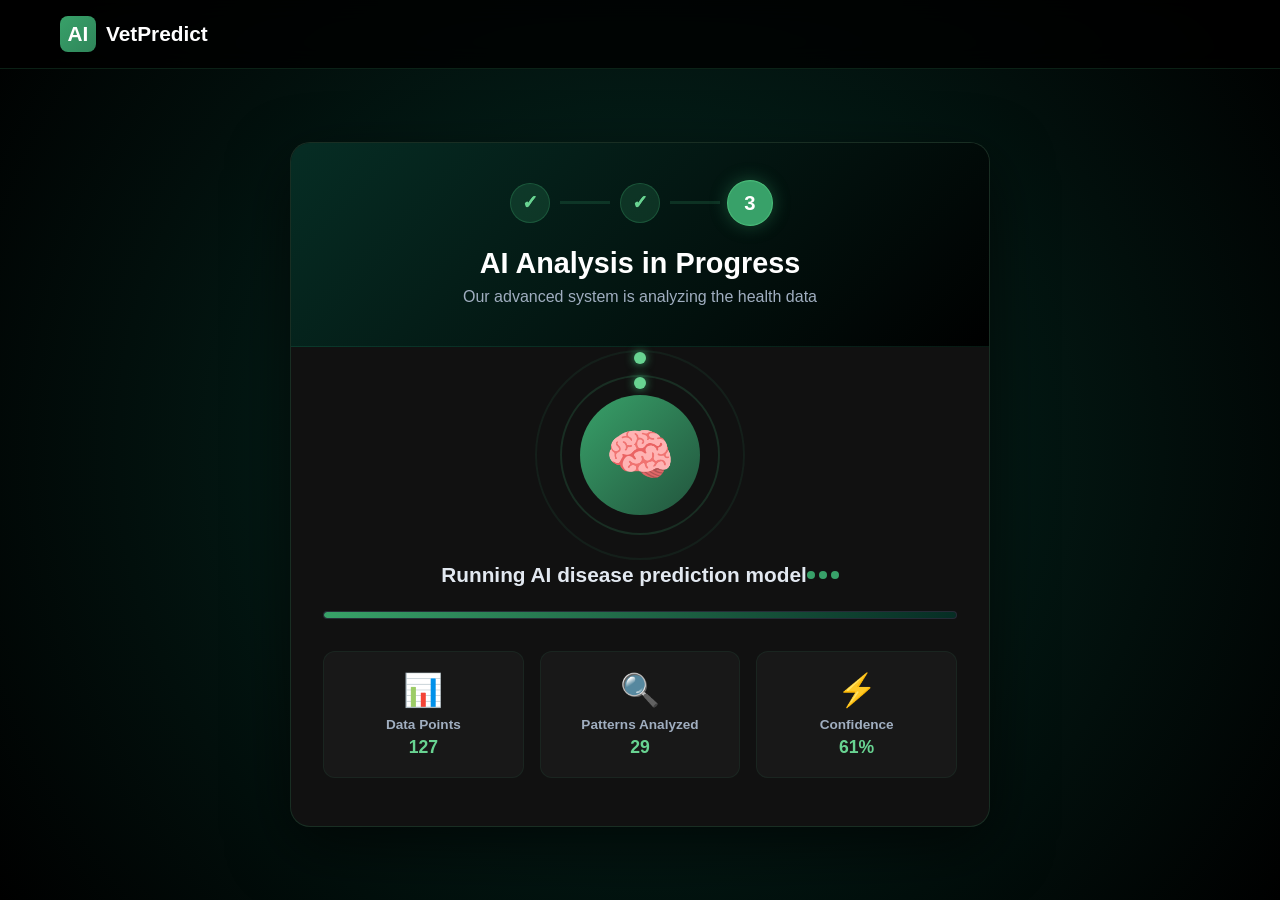
==== frontend/analysis.html @ 0658ae92 "added all files" ====
<!DOCTYPE html>
<html lang="en">
<head>
    <meta charset="UTF-8">
    <meta name="viewport" content="width=device-width, initial-scale=1.0">
    <title>AI Analysis - Animal Disease Prediction System</title>
    <style>
    * {
        margin: 0;
        padding: 0;
        box-sizing: border-box;
    }

    body {
        font-family: -apple-system, BlinkMacSystemFont, 'Segoe UI', Roboto, 'Helvetica Neue', Arial, sans-serif;
        /* Dark Forest/OLED Radial Theme */
        background: radial-gradient(circle at center, #062d24 0%, #000000 100%);
        background-attachment: fixed;
        min-height: 100vh;
        display: flex;
        flex-direction: column;
        color: #e2e8f0;
    }

    .header {
        background: rgba(0, 0, 0, 0.8);
        backdrop-filter: blur(12px);
        padding: 1rem 0;
        border-bottom: 1px solid rgba(56, 161, 105, 0.2);
    }

    .header-content {
        max-width: 1200px;
        margin: 0 auto;
        padding: 0 20px;
        display: flex;
        align-items: center;
        gap: 15px;
    }

    .logo {
        font-size: 1.3rem;
        font-weight: 700;
        color: #ffffff;
        display: flex;
        align-items: center;
        gap: 10px;
        text-decoration: none;
    }

    .logo-icon {
        width: 36px;
        height: 36px;
        background: linear-gradient(135deg, #38a169 0%, #2f855a 100%);
        border-radius: 8px;
        display: flex;
        align-items: center;
        justify-content: center;
        color: white;
        font-weight: bold;
    }

    .main-container {
        flex: 1;
        display: flex;
        align-items: center;
        justify-content: center;
        padding: 40px 20px;
    }

    .analysis-card {
        background: #111111;
        border-radius: 20px;
        border: 1px solid rgba(56, 161, 105, 0.2);
        box-shadow: 0 20px 60px rgba(0, 0, 0, 0.6);
        max-width: 700px;
        width: 100%;
        overflow: hidden;
        animation: slideUp 0.6s ease-out;
    }

    @keyframes slideUp {
        from { opacity: 0; transform: translateY(30px); }
        to { opacity: 1; transform: translateY(0); }
    }

    .card-header {
        background: linear-gradient(135deg, #062d24 0%, #000000 100%);
        padding: 2.5rem 2rem;
        color: white;
        text-align: center;
        border-bottom: 1px solid rgba(56, 161, 105, 0.1);
    }

    .step-indicator {
        display: flex;
        justify-content: center;
        align-items: center;
        gap: 10px;
        margin-bottom: 1.5rem;
    }

    .step {
        width: 40px;
        height: 40px;
        border-radius: 50%;
        background: rgba(255, 255, 255, 0.05);
        border: 1px solid rgba(56, 161, 105, 0.3);
        display: flex;
        align-items: center;
        justify-content: center;
        font-weight: 700;
        font-size: 1.1rem;
        color: #68d391;
        transition: all 0.3s ease;
        position: relative;
    }

    .step.completed {
        background: rgba(56, 161, 105, 0.2);
    }

    .step.completed::after {
        content: '✓';
        position: absolute;
        font-size: 1.2rem;
    }

    .step.active {
        background: #38a169;
        color: white;
        border-color: #48bb78;
        transform: scale(1.15);
        box-shadow: 0 0 15px rgba(56, 161, 105, 0.4);
    }

    .step-line {
        width: 50px;
        height: 3px;
        background: rgba(56, 161, 105, 0.2);
    }

    .card-header h1 {
        font-size: 1.8rem;
        margin-bottom: 0.5rem;
    }

    .card-header p {
        color: #a0aec0;
        font-size: 1rem;
    }

    .card-body {
        padding: 3rem 2rem;
        text-align: center;
    }

    /* --- AI Visual Animations --- */
    .ai-visual {
        margin-bottom: 2.5rem;
        position: relative;
        display: flex;
        justify-content: center;
        align-items: center;
    }

    .brain-icon {
        width: 120px;
        height: 120px;
        background: linear-gradient(135deg, #38a169 0%, #22543d 100%);
        border-radius: 50%;
        display: flex;
        align-items: center;
        justify-content: center;
        font-size: 3.5rem;
        color: white;
        position: relative;
        animation: pulse 2s ease-in-out infinite;
        z-index: 2;
    }

    @keyframes pulse {
        0%, 100% {
            transform: scale(1);
            box-shadow: 0 0 0 0 rgba(56, 161, 105, 0.7);
        }
        50% {
            transform: scale(1.05);
            box-shadow: 0 0 0 20px rgba(56, 161, 105, 0);
        }
    }

    .orbit-ring {
        position: absolute;
        border: 2px solid rgba(56, 161, 105, 0.2);
        border-radius: 50%;
        animation: rotate 3s linear infinite;
        z-index: 1;
    }

    .orbit-ring:nth-child(1) { width: 160px; height: 160px; }
    .orbit-ring:nth-child(2) {
        width: 210px;
        height: 210px;
        animation-duration: 5s;
        animation-direction: reverse;
        border-color: rgba(56, 161, 105, 0.1);
    }

    .orbit-dot {
        width: 12px;
        height: 12px;
        background: #68d391;
        border-radius: 50%;
        position: absolute;
        top: 0;
        left: 50%;
        transform: translateX(-50%);
        box-shadow: 0 0 10px #38a169;
    }

    @keyframes rotate {
        from { transform: rotate(0deg); }
        to { transform: rotate(360deg); }
    }

    .status-text {
        font-size: 1.3rem;
        font-weight: 600;
        color: #e2e8f0;
        margin-bottom: 1rem;
        min-height: 40px;
        display: flex;
        align-items: center;
        justify-content: center;
        animation: fadeIn 0.5s ease-in-out;
    }

    @keyframes fadeIn {
        from { opacity: 0; }
        to { opacity: 1; }
    }

    .progress-bar-container {
        width: 100%;
        height: 8px;
        background: #1a202c;
        border-radius: 10px;
        overflow: hidden;
        margin-bottom: 2rem;
        border: 1px solid rgba(255, 255, 255, 0.05);
    }

    .progress-bar {
        height: 100%;
        background: linear-gradient(90deg, #38a169 0%, #062d24 100%);
        border-radius: 10px;
        width: 0%;
        animation: progressAnimation 3s ease-in-out forwards;
    }

    @keyframes progressAnimation {
        0% { width: 0%; }
        33% { width: 35%; }
        66% { width: 70%; }
        100% { width: 100%; }
    }

    /* --- Info Cards Grid --- */
    .info-cards {
        display: grid;
        grid-template-columns: repeat(3, 1fr);
        gap: 1rem;
        margin-top: 2rem;
    }

    .info-card {
        background: rgba(255, 255, 255, 0.03);
        padding: 1.2rem;
        border-radius: 12px;
        border: 1px solid rgba(56, 161, 105, 0.1);
        text-align: center;
        opacity: 0;
        animation: slideInUp 0.5s ease-out forwards;
    }

    .info-card:nth-child(1) { animation-delay: 0.3s; }
    .info-card:nth-child(2) { animation-delay: 0.6s; }
    .info-card:nth-child(3) { animation-delay: 0.9s; }

    @keyframes slideInUp {
        from { opacity: 0; transform: translateY(20px); }
        to { opacity: 1; transform: translateY(0); }
    }

    .info-card-icon { font-size: 2rem; margin-bottom: 0.5rem; }
    .info-card-title { font-size: 0.85rem; font-weight: 600; color: #a0aec0; }
    .info-card-value {
        font-size: 1.1rem;
        font-weight: 700;
        color: #68d391;
        margin-top: 0.3rem;
    }

    /* --- Loading Dots --- */
    .processing-dots { display: inline-flex; gap: 4px; }
    .dot {
        width: 8px;
        height: 8px;
        background: #38a169;
        border-radius: 50%;
        animation: bounce 1.4s infinite ease-in-out;
    }

    .dot:nth-child(1) { animation-delay: -0.32s; }
    .dot:nth-child(2) { animation-delay: -0.16s; }

    @keyframes bounce {
        0%, 80%, 100% { transform: scale(0); opacity: 0.5; }
        40% { transform: scale(1); opacity: 1; }
    }

    @media (max-width: 768px) {
        .info-cards { grid-template-columns: 1fr; }
        .brain-icon { width: 100px; height: 100px; font-size: 3rem; }
        .orbit-ring:nth-child(1) { width: 140px; height: 140px; }
        .orbit-ring:nth-child(2) { width: 180px; height: 180px; }
    }
</style>
</head>
<body>
    <header class="header">
        <div class="header-content">
            <div class="logo">
                <div class="logo-icon">AI</div>
                <span>VetPredict</span>
            </div>
        </div>
    </header>

    <div class="main-container">
        <div class="analysis-card">
            <div class="card-header">
                <div class="step-indicator">
                    <div class="step completed">✓</div>
                    <div class="step-line"></div>
                    <div class="step completed">✓</div>
                    <div class="step-line"></div>
                    <div class="step active">3</div>
                </div>
                <h1>AI Analysis in Progress</h1>
                <p>Our advanced system is analyzing the health data</p>
            </div>

            <div class="card-body">
                <div class="ai-visual">
                    <div class="orbit-ring">
                        <div class="orbit-dot"></div>
                    </div>
                    <div class="orbit-ring">
                        <div class="orbit-dot"></div>
                    </div>
                    <div class="brain-icon">🧠</div>
                </div>

                <div class="status-text" id="statusText">
                    Initializing AI system
                    <div class="processing-dots">
                        <div class="dot"></div>
                        <div class="dot"></div>
                        <div class="dot"></div>
                    </div>
                </div>

                <div class="progress-bar-container">
                    <div class="progress-bar"></div>
                </div>

                <div class="info-cards">
                    <div class="info-card">
                        <div class="info-card-icon">📊</div>
                        <div class="info-card-title">Data Points</div>
                        <div class="info-card-value" id="dataPoints">0</div>
                    </div>
                    <div class="info-card">
                        <div class="info-card-icon">🔍</div>
                        <div class="info-card-title">Patterns Analyzed</div>
                        <div class="info-card-value" id="patterns">0</div>
                    </div>
                    <div class="info-card">
                        <div class="info-card-icon">⚡</div>
                        <div class="info-card-title">Confidence</div>
                        <div class="info-card-value" id="confidence">0%</div>
                    </div>
                </div>
            </div>
        </div>
    </div>

    <script>
        const statusMessages = [
            'Validating symptoms',
            'Analyzing health patterns',
            'Running AI disease prediction model',
            'Calculating confidence scores',
            'Finalizing results'
        ];

        const statusText = document.getElementById('statusText');
        const dataPointsEl = document.getElementById('dataPoints');
        const patternsEl = document.getElementById('patterns');
        const confidenceEl = document.getElementById('confidence');

        let currentMessageIndex = 0;
        let dataPoints = 0;
        let patterns = 0;
        let confidence = 0;

        function updateStatus() {
            if (currentMessageIndex < statusMessages.length) {
                statusText.innerHTML = statusMessages[currentMessageIndex] + '<div class="processing-dots"><div class="dot"></div><div class="dot"></div><div class="dot"></div></div>';
                currentMessageIndex++;
            }
        }

        function animateCounters() {
            const dataInterval = setInterval(() => {
                if (dataPoints < 127) {
                    dataPoints += Math.floor(Math.random() * 15) + 5;
                    if (dataPoints > 127) dataPoints = 127;
                    dataPointsEl.textContent = dataPoints;
                }
            }, 100);

            const patternsInterval = setInterval(() => {
                if (patterns < 43) {
                    patterns += Math.floor(Math.random() * 5) + 1;
                    if (patterns > 43) patterns = 43;
                    patternsEl.textContent = patterns;
                }
            }, 150);

            const confidenceInterval = setInterval(() => {
                if (confidence < 94) {
                    confidence += Math.floor(Math.random() * 8) + 3;
                    if (confidence > 94) confidence = 94;
                    confidenceEl.textContent = confidence + '%';
                }
            }, 120);

            setTimeout(() => {
                clearInterval(dataInterval);
                clearInterval(patternsInterval);
                clearInterval(confidenceInterval);
                dataPointsEl.textContent = '127';
                patternsEl.textContent = '43';
                confidenceEl.textContent = '94%';
            }, 2800);
        }

        updateStatus();
        const statusInterval = setInterval(() => {
            updateStatus();
        }, 600);

        animateCounters();

        setTimeout(() => {
            clearInterval(statusInterval);
            window.location.href = '/result-page';
        }, 3000);
    </script>
</body>
</html>
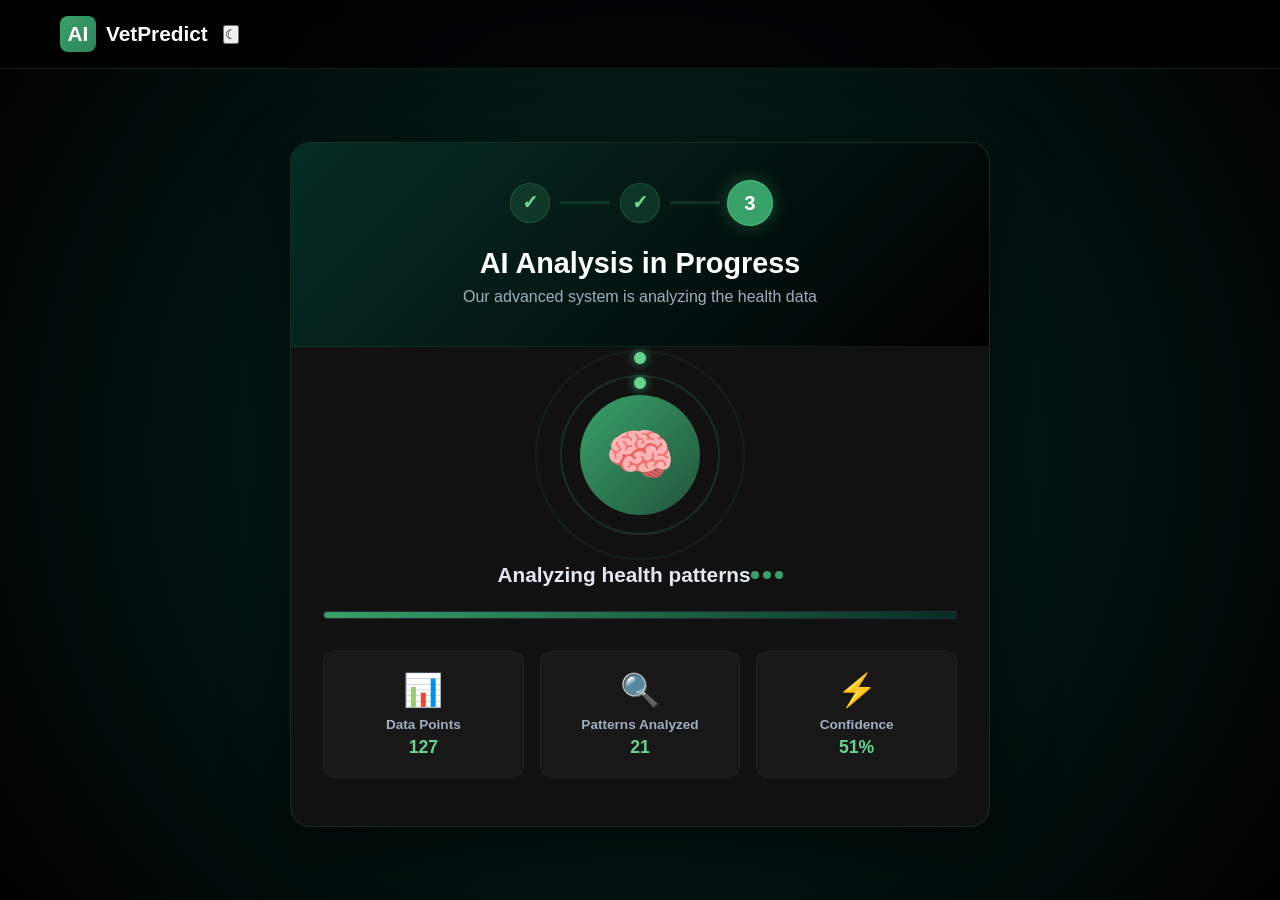
==== commit 07df4b27: "Added Dark Mode & Light Mode." ====
--- a/frontend/analysis.html
+++ b/frontend/analysis.html
@@ -4,6 +4,7 @@
     <meta charset="UTF-8">
     <meta name="viewport" content="width=device-width, initial-scale=1.0">
     <title>AI Analysis - Animal Disease Prediction System</title>
+    <link rel="stylesheet" href="/theme.css">
     <style>
     * {
         margin: 0;
@@ -335,6 +336,7 @@
                 <div class="logo-icon">AI</div>
                 <span>VetPredict</span>
             </div>
+            <button class="theme-toggle" data-theme-toggle aria-label="Toggle theme" title="Toggle theme">☾</button>
         </div>
     </header>
 
@@ -470,5 +472,6 @@
             window.location.href = '/result-page';
         }, 3000);
     </script>
+    <script src="/theme.js"></script>
 </body>
 </html>
